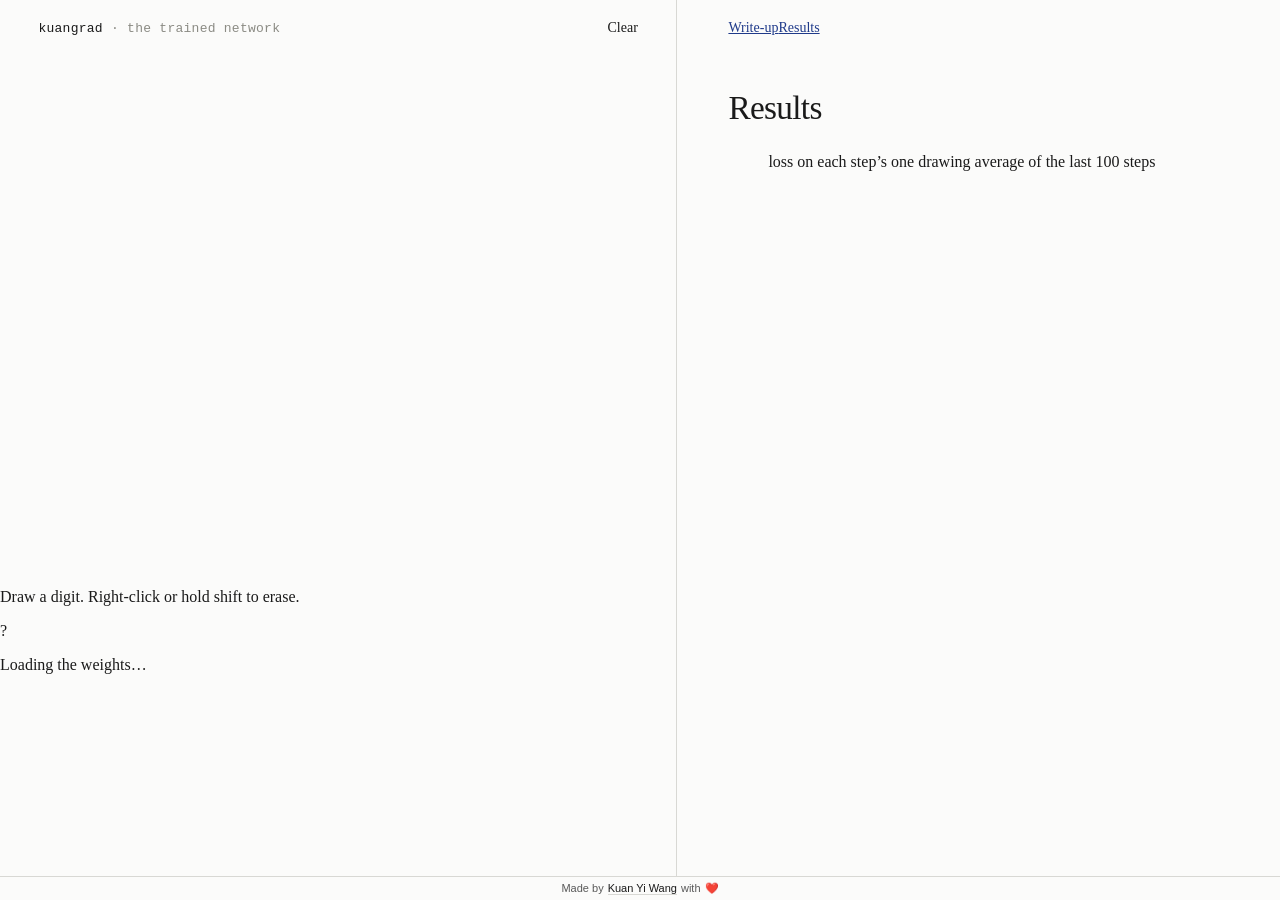
==== writeup/results.html @ 95444228 "Write-up: real timings, first person, kuangrad as code Timings now come from the author's M5 Pro on " ====
<!doctype html>
<html lang="en">
<head>
  <meta charset="utf-8">
  <meta name="viewport" content="width=device-width, initial-scale=1">
  <meta name="theme-color" content="#fbfbfa">
  <meta name="description" content="kuangrad's trained network, running in your browser: draw a digit and watch it guess, next to the loss curve from its training run.">
  <title>kuangrad results · Kuan Yi Wang</title>
  <link rel="icon" href="./assets/favicon.svg" type="image/svg+xml">
  <link rel="stylesheet" href="./style.css">
  <link rel="stylesheet" href="./results.css">
  <script type="module" src="./results.js"></script>
</head>
<body class="results-page">
  <a class="skip-link" href="#reader">Skip to the training run</a>
  <main class="workspace">
    <section class="visual" aria-label="Draw a digit for the trained network">
      <div class="visual-head"><span class="wordmark">kuangrad <span>· the trained network</span></span><button type="button" id="clear" class="pad-clear">Clear</button></div>
      <div class="pad-area">
        <div class="pad-wrap">
          <canvas id="pad" width="512" height="512" aria-label="16 by 16 drawing grid" role="img"></canvas>
          <p class="pad-hint">Draw a digit. Right-click or hold shift to erase.</p>
        </div>
        <div class="guess" aria-live="polite">
          <p class="guess-digit" id="guess-digit">?</p>
          <p class="guess-note" id="guess-note">Loading the weights…</p>
          <ol class="probs" id="probs"></ol>
        </div>
      </div>
    </section>
    <aside class="notes" aria-label="kuangrad results">
      <div class="reading-nav">
        <nav class="page-tabs" aria-label="Write-up sections"><a href="./">Write-up</a><a href="results.html" aria-current="page">Results</a></nav>
      </div>
      <div class="reader" id="reader" tabindex="0" aria-label="The training run">
        <article id="article">
          <section class="reading-block">
            <h2>Results</h2>
            <p id="summary"></p>
            <figure class="loss-figure">
              <div id="loss" class="loss-chart"></div>
              <figcaption><span class="key key-raw"></span>loss on each step’s one drawing <span class="key key-avg"></span>average of the last 100 steps</figcaption>
            </figure>
            <p class="results-note" id="note"></p>
          </section>
        </article>
      </div>
    </aside>
  </main>
  <footer class="site-footer">Made by <a href="https://www.kuant.space" target="_blank" rel="noopener">Kuan Yi Wang</a> with <span role="img" aria-label="love">❤️</span></footer>
  <noscript><div class="no-script">The drawing pad needs JavaScript. The code is on <a href="https://github.com/AcastaPaloma/kuangrad">GitHub</a>.</div></noscript>
</body>
</html>
---- writeup/style.css ----
/* kuangrad write-up. Same paper, ink and Georgia as the π0.7 notebook; yellow marks "this part, right now". */
:root {
  color-scheme: light;
  --paper: #fbfbfa;
  --ink: #1a1a1a;
  --secondary: #5a5a5a;
  --muted: #8b8b84;
  --accent: #1f3a8a;
  --grad: #c2410c;
  --rule: #d8d8d4;
  --card: #ffffff;
  --card-head: #f6f5f1;
  --yellow: #e0b100;
  --yellow-fill: #f5c51824;
  --cache: #0f766e;
  --mono: ui-monospace, SFMono-Regular, Menlo, Consolas, 'Liberation Mono', monospace;
  --footer-h: 24px;
  font-family: Georgia, 'Times New Roman', serif;
  color: var(--ink);
  background: var(--paper);
}
* { box-sizing: border-box; }
.nobr { white-space: nowrap; }
body { margin: 0; background: var(--paper); }
button { font: inherit; color: inherit; cursor: pointer; border: 0; background: none; padding: 0; }
button:focus-visible, a:focus-visible { outline: 2px solid var(--accent); outline-offset: 3px; }
[hidden] { display: none !important; }
a { color: var(--accent); }

.workspace {
  height: calc(100vh - var(--footer-h));
  height: calc(100dvh - var(--footer-h));
  display: grid;
  grid-template-columns: minmax(0, 1.12fr) minmax(0, 1fr);
  overflow: clip;
}

/* ---- left: graph + card stack ---------------------------------------------------------------------------------- */
.visual { position: relative; min-width: 0; min-height: 0; display: flex; flex-direction: column; overflow: hidden; }
.visual-head { height: 56px; flex-shrink: 0; display: flex; align-items: center; justify-content: space-between; gap: 16px; padding: 0 clamp(20px, 3vw, 40px); font-size: 14px; }
.visual-head .wordmark { font-family: var(--mono); font-size: 13px; letter-spacing: .02em; }
.visual-head .wordmark span { color: var(--muted); }
.visual-head .wordmark code { font: inherit; background: #efeee9; padding: .15em .4em; border-radius: 3px; }
#step-counter { font: 12px/1 var(--mono); color: var(--muted); }
.graph-wrap { position: relative; flex-shrink: 0; width: min(100% - 40px, 48vh * 720 / 346); width: min(100% - 40px, 48dvh * 720 / 346); margin: 16px auto 0; aspect-ratio: 720 / 346; container-type: inline-size; }
.graph-svg { position: absolute; inset: 0; width: 100%; height: 100%; overflow: visible; }
.graph-caption { flex-shrink: 0; height: 46px; margin: 0 clamp(16px, 2.5vw, 36px); display: flex; align-items: center; justify-content: center; flex-wrap: wrap; font: 12.5px/1.5 Arial, sans-serif; color: var(--secondary); text-align: center; }
.graph-caption .katex { font-size: 1.32em; }
.graph-caption code { font: 11.5px var(--mono); background: #efeee9; padding: .1em .35em; border-radius: 3px; color: var(--ink); }
.graph-caption .sep { color: var(--muted); margin: 0 6px; }
.stack { position: relative; flex: 1; min-height: 0; margin: 2px clamp(16px, 2.5vw, 36px) clamp(16px, 2.2vw, 28px); }

/* graph: SVG shapes, with every label an HTML overlay typeset by KaTeX and sized in the graph's own units */
.graph-labels { position: absolute; inset: 0; pointer-events: none; }
.gl { position: absolute; transform: translate(-50%, -50%); font-size: calc(var(--fs) * 100cqw / 720); line-height: 1; white-space: nowrap; color: var(--ink); transition: color .25s, opacity .3s; }
.gl .katex { font-size: 1em; }
.node-label.on-dark { color: #fff; }
.node-label.pending { color: #bdbcb5; }
.matrix-dims { color: var(--secondary); }
.edges line { stroke: var(--ink); stroke-opacity: .2; stroke-width: .9; transition: stroke .3s, stroke-opacity .3s, stroke-width .3s, opacity .3s; }
.link-relu line { stroke-opacity: .42; }
.link-all line { stroke-opacity: .14; }
.flow-fwd { stroke: var(--accent); stroke-width: 1.9; stroke-linecap: round; }
.flow-bwd { stroke: var(--grad); stroke-width: 2; stroke-linecap: round; }
.particle { fill: var(--cache); }
.node { stroke: var(--ink); stroke-width: 1.1; transition: stroke .3s, stroke-width .3s, opacity .3s; }
.node.pending { stroke: #c9c8c2; stroke-dasharray: 2.5 2.5; }
.ellipsis { fill: var(--muted); transition: opacity .3s; }
.ring { fill: none; stroke: var(--grad); }
.badge { fill: var(--cache); stroke: #fff; stroke-width: 1.1; }
.badge.is-read { fill: #14b8a6; }
.matrix { transition: opacity .3s; }
.matrix-bg { fill: #fff; }
.bracket { fill: none; stroke: var(--ink); stroke-width: 1.2; transition: stroke .3s, stroke-width .3s; }
.cell { stroke: var(--accent); stroke-width: 1.6; transition: opacity .3s; }
.cell-cache { fill: var(--cache); }
.cell-grad { fill: none; stroke: var(--grad); stroke-width: 1.5; }
.size-label { font: 10.5px Arial, sans-serif; text-anchor: middle; fill: var(--secondary); }
.op-label { font: 9.5px var(--mono); text-anchor: middle; fill: var(--muted); }
.depth-badge { opacity: 0; transition: opacity .25s; }
.depth-badge circle { fill: var(--paper); stroke: var(--grad); stroke-width: 1.2; }
.depth-label { font: bold 10px Arial, sans-serif; text-anchor: middle; fill: var(--grad); }
[data-mode=backward] .depth-badge, [data-mode=depth] .depth-badge { opacity: 1; transition-delay: var(--delay); }
[data-mode=forward] .edges line, [data-mode=backward] .edges line { stroke-opacity: .1; }
[data-mode=edge] :is(.edges line, .node, .cell, .bracket, .ellipsis) { opacity: .22; }
[data-mode=edge] .gl:not(.chosen, .col-label) { opacity: .3; }
[data-mode=edge] :is(.edges line.chosen, .node.chosen, .cell.chosen) { opacity: 1; }
[data-mode=edge] .edges line.chosen { stroke: var(--accent); stroke-opacity: 1; stroke-width: 2; }
[data-mode=edge] .node.chosen { stroke: var(--accent); stroke-width: 2.2; }
[data-mode=edge] .cell.chosen { stroke: var(--yellow); stroke-opacity: 1; stroke-width: 2.2; }
[data-mode=relu] .node.dead { stroke: var(--muted); stroke-dasharray: 3 2.5; }
[data-mode=relu] .link-relu line.to-dead { stroke-dasharray: 2 3; stroke-opacity: .3; }
[data-mode=softmax] .link-all line { stroke: var(--accent); stroke-opacity: .45; }
[data-mode=loss] .link-loss line { stroke-dasharray: 2 3; stroke-opacity: .3; }
[data-mode=loss] .link-loss line.py { stroke: var(--accent); stroke-opacity: 1; stroke-width: 2; stroke-dasharray: none; }
[data-mode=loss] .node.py { stroke: var(--accent); stroke-width: 2.4; }
[data-mode=layer] .link-w1 line { stroke: var(--accent); stroke-opacity: .55; }
:is([data-mode=layer] .matrix-w1, [data-mode=params] .matrix, [data-mode=update] .matrix) .bracket { stroke: var(--accent); stroke-width: 2; }
:is([data-mode=params], [data-mode=update]) :is(.nodes, .edges, .node-label, .col-label) { opacity: .35; }
[data-mode=update] .matrix { animation: nudge 1.6s ease-in-out infinite; }
@keyframes nudge { 50% { opacity: .5; } }
[data-mode=hot] :is(.link-w1, .link-w2) line { stroke: var(--grad); stroke-opacity: .5; }
[data-mode=hot] .node.hot { stroke: var(--grad); stroke-width: 2.2; }
/* caption keys */
.sw { display: inline-block; flex-shrink: 0; width: 9px; height: 9px; margin: 0 5px 0 3px; border-radius: 50%; }
.sw-pos { background: rgb(31 58 138 / .82); }
.sw-neg { background: rgb(138 59 107 / .82); }
.sw-zero { background: #fff; border: 1.2px solid var(--ink); }
.sw-dead { background: #fff; border: 1.2px dashed var(--muted); }
.sw-cache { background: var(--cache); border-radius: 2px; margin-right: 7px; }
.sw-grad { width: 11px; height: 11px; border: 2px solid var(--grad); margin-right: 7px; }
.sw-hot { width: 16px; height: 0; border-radius: 0; border-top: 2px solid var(--grad); }
.key-depth { display: inline-block; width: 16px; height: 16px; margin: 0 6px 0 4px; border: 1.2px solid var(--grad); border-radius: 50%; color: var(--grad); font: bold 9px/14px Arial, sans-serif; text-align: center; }

/* the yellow box */
.hl { position: absolute; border: 2px solid var(--yellow); background: var(--yellow-fill); border-radius: 7px; box-shadow: 0 0 0 4px #f5c51812; opacity: 0; pointer-events: none;
  transition: left .65s cubic-bezier(.65, 0, .35, 1), top .65s cubic-bezier(.65, 0, .35, 1), width .65s cubic-bezier(.65, 0, .35, 1), height .65s cubic-bezier(.65, 0, .35, 1), opacity .3s; }
.hl.is-on { opacity: 1; }
.hl-tag { position: absolute; left: -2px; bottom: calc(100% + 2px); padding: 3px 7px 3px; background: var(--yellow); color: var(--ink); font: 11px/1.2 var(--mono); border-radius: 4px; white-space: nowrap; }
.hl.tag-right .hl-tag { left: auto; right: -2px; }

/* cards */
.card { position: absolute; left: 0; right: 0; top: 48px; bottom: 0; display: flex; flex-direction: column; background: var(--card); border: 1px solid var(--rule); border-radius: 7px; overflow: hidden;
  box-shadow: 0 1px 2px #322d250d, 0 6px 20px #322d2517; transform-origin: 50% 0;
  transform: translateX(calc(-100% - 90px)) rotate(-5deg); transition: transform .42s cubic-bezier(.55, 0, .85, .25), background-color .4s; z-index: 60; }
.card.is-focus { transform: none; transition: transform .75s cubic-bezier(.17, 1.28, .38, 1), background-color .4s; z-index: 50; }
.card.is-behind { transform: translateY(calc(var(--depth) * -11px)) scale(calc(1 - var(--depth) * .04)); transition: transform .5s cubic-bezier(.3, .7, .3, 1), background-color .4s, opacity .4s; z-index: calc(50 - var(--depth)); background: #f1f0eb; }
.card.is-behind .card-body { opacity: 0; transition: opacity .3s; }
.card.is-behind .card-head { background: #eceae4; align-items: flex-start; padding-top: 3px; }
.card.is-buried { opacity: 0; }
body:not(.is-ready) .card { transition: none; }
.card-head { flex-shrink: 0; height: 34px; display: flex; align-items: center; justify-content: space-between; gap: 12px; padding: 0 14px; background: var(--card-head); border-bottom: 1px solid var(--rule); font: 12px/1 var(--mono); transition: background-color .4s; }
.card-title { color: var(--ink); white-space: nowrap; overflow: hidden; text-overflow: ellipsis; }
.card-meta { color: var(--muted); font: 11px/1 Arial, sans-serif; white-space: nowrap; }
.card-body { flex: 1; min-height: 0; overflow: auto; overscroll-behavior: contain; scrollbar-width: thin; }
.card-meta .katex { font-size: 1.1em; }
/* "there is more below": shown on the front card while it can still scroll */
.card-more { position: absolute; right: 14px; bottom: 14px; z-index: 2; width: 30px; height: 30px; display: grid; place-items: center; border-radius: 50%; background: var(--ink); color: #fff; box-shadow: 0 2px 10px #1a1a1a38; opacity: 0; pointer-events: none; transition: opacity .25s; }
.card-more svg { width: 16px; height: 16px; fill: none; stroke: currentColor; stroke-width: 1.8; stroke-linecap: round; stroke-linejoin: round; }
.card.is-focus.has-more .card-more { opacity: 1; pointer-events: auto; animation: hint 1.8s ease-in-out infinite; }
.card-more:hover { background: var(--accent); }
@keyframes hint { 50% { transform: translateY(3px); } }

/* code */
.code { margin: 0; padding: 12px 0 18px; font: 12.5px/1.62 var(--mono); tab-size: 4; color: var(--ink); }
.code code { display: block; }
.ln { display: grid; grid-template-columns: 3.6em minmax(0, 1fr); padding-right: 16px; }
.code.plain .ln { grid-template-columns: minmax(0, 1fr); padding-left: 18px; }
.gutter { text-align: right; padding-right: 1.2em; color: #b5b4ad; user-select: none; }
.src { white-space: pre-wrap; overflow-wrap: anywhere; }
.ln.focus { background: #f5c5182b; box-shadow: inset 3px 0 0 var(--yellow); }
.ln.focus .gutter { color: #9c7c00; }
.ln.gap .gutter { color: var(--muted); }
.tk-kw { color: var(--accent); }
.tk-def { font-weight: 700; }
.tk-str { color: #3d6b35; }
.tk-num { color: #9a4d0b; }
.tk-com { color: var(--muted); font-style: italic; }
.tk-bi { color: #2f6f7a; }
.tk-self { color: #7a5c99; }
.tk-type { color: #8a3b6b; }

/* digits */
.digits { display: grid; grid-template-columns: minmax(0, 1fr) minmax(0, 1.25fr); grid-template-rows: auto auto; gap: 16px 20px; padding: 18px; align-items: start; }
.digit-big { margin: 0; }
.digit-big svg { display: block; width: 100%; max-width: 220px; aspect-ratio: 1; border: 1px solid var(--rule); background: #fff; }
.digit-big .grid-lines { stroke: #ecebe6; stroke-width: .04; }
.digit-big .ink, .digit-picks path, .digit-strip .ink { fill: var(--ink); }
.digit-big figcaption { margin-top: 8px; font: 12px Arial, sans-serif; color: var(--secondary); }
.digit-picks { display: grid; grid-template-columns: repeat(5, minmax(0, 1fr)); gap: 8px; }
.digit-picks button { display: flex; flex-direction: column; align-items: center; gap: 3px; padding: 5px; border: 1px solid var(--rule); border-radius: 4px; background: #fff; }
.digit-picks button[aria-pressed=true] { border-color: var(--yellow); box-shadow: 0 0 0 2px var(--yellow-fill); }
.digit-picks svg { width: 100%; aspect-ratio: 1; display: block; }
.digit-picks span { font: 11px Arial, sans-serif; color: var(--secondary); }
.digit-strip { grid-column: 1 / -1; }
.digit-strip svg { display: block; width: 100%; height: 16px; border: 1px solid var(--rule); background: #fff; }
.digit-strip .row-ticks { stroke: var(--yellow); stroke-width: .9; vector-effect: non-scaling-stroke; }
.digit-strip p { display: flex; justify-content: space-between; margin: 6px 0 0; font: 11px Arial, sans-serif; color: var(--secondary); }

/* one edge */
.edge-card { padding: 16px 18px; }
.edge-figure { position: relative; width: min(100%, 520px); aspect-ratio: 460 / 200; margin: 0 auto; container-type: inline-size; }
.edge-figure svg { position: absolute; inset: 0; width: 100%; height: 100%; }
.edge-card line { stroke: var(--ink); stroke-width: 1.2; }
.edge-card marker path, .bfs-card marker path { fill: var(--ink); }
.edge-node circle { fill: #fff; stroke: var(--ink); stroke-width: 1.3; }
.edge-node.is-child circle { stroke: var(--accent); stroke-width: 2; }
.ef { position: absolute; transform: translate(-50%, -50%); white-space: nowrap; line-height: 1; }
.ef .katex { font-size: 1em; }
.ef-name { font-size: 3.7cqw; }
.ef-value { font: 2.5cqw var(--mono); color: var(--secondary); }
.ef-grad { font-size: 2.8cqw; color: var(--accent); background: #ffffffe8; padding: 2px 4px; border-radius: 3px; }
.edge-lists { display: grid; grid-template-columns: 1fr 1fr; gap: 18px; margin-top: 10px; }
.edge-lists h4 { margin: 0 0 6px; font: 12px var(--mono); font-weight: 400; }
.edge-lists h4 span { color: var(--muted); font: 11px Arial, sans-serif; margin-left: 4px; }
.edge-lists h4 + ol + h4 { margin-top: 14px; }
.edge-lists ol { list-style: none; margin: 0; padding: 0; font: 12px/1.7 var(--mono); color: var(--secondary); }
.edge-lists ol.inline { display: flex; flex-wrap: wrap; gap: 0 8px; }
.edge-lists li.is-hit { color: var(--ink); background: var(--yellow-fill); box-shadow: inset 2px 0 0 var(--yellow); padding-left: 6px; }
.edge-lists ol.inline li.is-hit { padding: 0 4px; box-shadow: none; }
.edge-lists li.more { color: var(--muted); font-style: italic; }

/* jacobian */
.jacobian { display: grid; grid-template-columns: minmax(0, 1.5fr) minmax(0, 1fr); gap: 18px; padding: 16px 18px; align-items: start; }
.jacobian svg { display: block; width: 100%; max-height: 330px; }
.jacobian .axis { font: 10px Arial, sans-serif; fill: var(--secondary); text-anchor: middle; }
.jacobian .axis-title { font: 10px Arial, sans-serif; fill: var(--muted); }
.jacobian .p-bar { fill: #b9b8b1; }
.jacobian .p-bar.is-label { fill: var(--accent); }
.jacobian .j-cell { stroke: transparent; stroke-width: 2; }
.jacobian .j-cell.is-hover { stroke: var(--yellow); }
.jacobian-side { font: 12px/1.5 Arial, sans-serif; color: var(--secondary); padding-top: 54px; }
.j-readout { margin: 0 0 14px; color: var(--ink); min-height: 40px; display: flex; align-items: center; }
.j-legend { display: flex; align-items: center; gap: 6px; }
.j-legend i { flex: 1; height: 10px; border-radius: 2px; background: linear-gradient(90deg, rgb(180, 35, 24), rgb(240, 239, 236), rgb(31, 58, 138)); }
.j-note { margin: 10px 0 14px; }
.j-examples { list-style: none; margin: 0; padding: 0; display: grid; gap: 12px; color: var(--ink); font-size: 15px; }
.jacobian-side .katex { font-size: 1.15em; }
.j-readout { font-size: 16px; }

/* bfs */
.bfs-card { padding: 14px 18px; }
.bfs-card svg { display: block; width: 100%; max-height: 300px; }
.bfs-card line { stroke: var(--ink); stroke-width: 1.1; }
.bfs-node circle { fill: #fff; stroke: var(--ink); stroke-width: 1.2; }
.bfs-node text { font: italic 13px Georgia, serif; text-anchor: middle; fill: var(--ink); }
.bfs-node .bfs-depth { font: bold 11px Arial, sans-serif; font-style: normal; fill: var(--grad); }
.bfs-node.is-late circle { stroke: var(--grad); stroke-width: 2; fill: #fdf1ea; }
.bfs-title { font: 11px Arial, sans-serif; fill: var(--secondary); }
.bfs-skip, .bfs-late { fill: none; stroke: var(--grad); stroke-width: 1.4; }
.bfs-late { stroke-dasharray: 3 3; }
#bfs-arrow-hot path { fill: var(--grad); }
.bfs-late-label { font: 11px Arial, sans-serif; fill: var(--grad); }

/* cost */
.cost-card { padding: 18px 20px; font: 12px Arial, sans-serif; color: var(--secondary); }
.cost-card h4 { margin: 0 0 12px; font: 12px var(--mono); font-weight: 400; color: var(--ink); }
.bars { display: grid; gap: 8px; }
.bar-row { display: grid; grid-template-columns: 11em minmax(0, 1fr) 4.5em; align-items: center; gap: 10px; }
.bar-track { height: 12px; }
.bar { display: block; height: 100%; width: var(--w); min-width: 3px; background: #a9a8a1; border-radius: 0 4px 4px 0; }
.bar-row.is-hot .bar { background: var(--grad); }
.bar-row.is-hot .bar-label, .bar-row.is-hot .bar-value { color: var(--ink); }
.bar-value { font: 12px var(--mono); color: var(--ink); text-align: right; }
.facts { margin: 22px 0 0; border-top: 1px solid var(--rule); }
.facts div { display: flex; justify-content: space-between; gap: 12px; padding: 7px 0; border-bottom: 1px solid #ecebe6; }
.facts dt { color: var(--secondary); }
.facts dd { margin: 0; font: 12px var(--mono); color: var(--ink); }
.cost-note { margin: 12px 0 0; color: var(--muted); }

/* ---- right: the article ---------------------------------------------------------------------------------------- */
.notes { position: relative; min-width: 0; min-height: 0; display: flex; flex-direction: column; border-left: 1px solid var(--rule); background: var(--paper); }
.reading-nav { height: 56px; flex-shrink: 0; display: flex; align-items: center; justify-content: space-between; gap: 20px; padding: 0 clamp(24px, 4vw, 64px); font-size: 14px; }
#contents-toggle { display: flex; align-items: center; gap: 10px; padding: 10px 0; }
#contents-toggle svg { width: 15px; height: 15px; fill: none; stroke: currentColor; stroke-width: 1.3; transition: transform .15s; }
#contents-toggle[aria-expanded=true] svg { transform: rotate(180deg); }
#chapter-label { color: var(--secondary); text-align: right; }
#contents-menu { position: absolute; z-index: 8; top: 50px; left: 24px; right: 24px; max-height: calc(100% - 82px); overflow: auto; overscroll-behavior: contain; scrollbar-width: thin; background: var(--paper); padding: 16px 20px 22px; border: 1px solid var(--rule); border-radius: 5px; box-shadow: 0 12px 30px #1a1a1a10; }
.toc-chapter { margin: 14px 8px 4px; font: 11px Arial, sans-serif; letter-spacing: .1em; text-transform: uppercase; color: var(--muted); }
.toc-chapter:first-child { margin-top: 0; }
.toc-link { display: flex; align-items: baseline; gap: 10px; width: 100%; text-align: left; padding: 6px 8px; border-radius: 3px; font-size: 14px; line-height: 1.4; }
.toc-link.level-3 { padding-left: 30px; color: var(--secondary); font-size: 13px; }
.toc-number { min-width: 16px; color: var(--muted); font: 10px/1.5 Arial, sans-serif; }
.toc-link code { font: .9em var(--mono); }
.toc-link:hover { background: #1a1a1a06; color: var(--ink); }
.toc-link[aria-current] { background: #1f3a8a0a; color: var(--accent); }
.reader { position: relative; flex: 1; min-height: 0; overflow-y: auto; overscroll-behavior: contain; scrollbar-width: thin; outline: 0; }
.reader:focus-visible { box-shadow: inset 0 0 0 1px #1f3a8a30; }
#article { max-width: 680px; margin: 0 auto; padding: 8px clamp(24px, 4vw, 64px) 72vh; }
.reading-block { padding: 40px 0 20px; }
.reading-block.level-2 { padding-top: 64px; }
.reading-block:first-child { padding-top: 24px; }
.title-block { margin-bottom: 30px; }
.chapter-kicker { margin: 0 0 10px; font: 11px Arial, sans-serif; letter-spacing: .12em; text-transform: uppercase; color: var(--muted); }
.title-block h1 code { font: inherit; background: #efeee9; padding: 0 .14em; border-radius: 6px; }
.title-block h1 { margin: 0; font: 400 clamp(44px, 4.4vw, 64px)/1.02 var(--mono); letter-spacing: -.04em; }
.subtitle code { font: .8em var(--mono); background: #efeee9; padding: .1em .35em; border-radius: 3px; }
.subtitle { margin: 14px 0 0; font-size: clamp(20px, 1.7vw, 24px); line-height: 1.35; color: var(--secondary); }
.byline { margin: 18px 0 0; font: 13px Arial, sans-serif; color: var(--secondary); }
.reading-block h2, .reading-block h3 { font-weight: 400; line-height: 1.18; letter-spacing: -.02em; text-wrap: balance; margin: 0 0 26px; transition: color .25s; }
.reading-block h2 { font-size: clamp(28px, 2.6vw, 40px); }
.reading-block h3 { font-size: clamp(23px, 1.9vw, 29px); }
.reading-block.is-current > h2, .reading-block.is-current > h3 { color: var(--accent); }
.reading-block p, .reading-block li { font-size: 18px; line-height: 1.75; overflow-wrap: break-word; }
.reading-block p { margin: 0 0 24px; }
.reading-block ul { margin: 0 0 24px; padding-left: 1.3em; }
.reading-block li { margin: 0 0 8px; }
.reading-block p:last-child { margin-bottom: 0; }
.reading-block .katex, .dialog-body .katex { font-size: 1.12em; }
.reading-block .math, .dialog-body .math { margin: 26px 0; overflow-x: auto; overflow-y: hidden; }
.katex-display { margin: 0; }
.reading-block li .katex-display { margin: 14px 0 10px; }
.reading-block .note { padding: 14px 18px; border-left: 3px solid var(--yellow); background: #f5c51814; font-size: 17px; line-height: 1.65; }
/* follows the graph's animation */
.stages { width: 100%; border-collapse: collapse; margin: 4px 0 28px; font: 14.5px/1.4 Arial, sans-serif; }
.stages th { text-align: left; font-weight: 400; font-size: 11px; letter-spacing: .08em; text-transform: uppercase; color: var(--muted); padding: 0 10px 8px; border-bottom: 1px solid var(--rule); }
.stages th code { text-transform: none; letter-spacing: 0; }
.stages td { padding: 5px 10px; border-bottom: 1px solid #ecebe6; color: var(--ink); transition: background-color .3s, color .3s; }
.stages .stage-n { width: 2em; color: var(--muted); font-size: 11px; }
.stages .katex { font-size: 1.08em; }
.stages.is-playing td { color: var(--muted); }
.stages.is-playing tr.is-done td { color: var(--secondary); }
.stages tr.is-live td { background: var(--yellow-fill); color: var(--ink); }
.stages tr.is-live td:first-child { box-shadow: inset 3px 0 0 var(--yellow); }
.details-btn { display: inline-flex; align-items: center; gap: 9px; padding: 8px 15px; border: 1px solid var(--rule); border-radius: 999px; background: #fff; font: 14px Arial, sans-serif; color: var(--accent); transition: border-color .2s, box-shadow .2s; }
.details-btn:hover { border-color: var(--accent); box-shadow: 0 2px 10px #1f3a8a14; }
.details-btn svg { width: 13px; height: 13px; fill: none; stroke: currentColor; stroke-width: 1.7; stroke-linecap: round; }
.details-dialog { width: min(780px, calc(100vw - 32px)); max-height: calc(100vh - 48px); max-height: calc(100dvh - 48px); padding: 0; border: 1px solid var(--rule); border-radius: 8px; background: var(--paper); color: var(--ink); box-shadow: 0 24px 64px #1a1a1a38; }
.details-dialog[open] { display: flex; flex-direction: column; }
.details-dialog::backdrop { background: #1a1a1a45; }
.details-dialog header { flex-shrink: 0; display: flex; align-items: center; justify-content: space-between; gap: 16px; padding: 14px 16px 14px 24px; border-bottom: 1px solid var(--rule); }
.details-dialog h2 { margin: 0; font-weight: 400; font-size: 24px; letter-spacing: -.01em; }
.dialog-close { width: 34px; height: 34px; display: grid; place-items: center; border-radius: 50%; }
.dialog-close:hover { background: #1a1a1a0d; }
.dialog-close svg { width: 15px; height: 15px; fill: none; stroke: currentColor; stroke-width: 1.7; stroke-linecap: round; }
.dialog-body { min-height: 0; overflow: auto; padding: 6px 24px 22px; }
.dialog-body p { font-size: 16.5px; line-height: 1.65; margin: 14px 0; }
.dialog-body .jacobian { padding: 8px 0 0; }
.reading-block code, .article-end code { font: .82em var(--mono); background: #efeee9; padding: .12em .38em; border-radius: 3px; }
.reading-block sub, .reading-block sup { font-size: .72em; line-height: 0; }
.article-end { margin-top: 64px; padding-top: 22px; border-top: 1px solid var(--rule); font-size: 15px; line-height: 1.6; color: var(--secondary); }

.site-footer { height: var(--footer-h); display: flex; align-items: center; justify-content: center; gap: 4px; font: 11px/1 Arial, sans-serif; color: var(--secondary); background: var(--paper); border-top: 1px solid var(--rule); }
.site-footer a { color: var(--ink); text-decoration: none; border-bottom: 1px solid var(--rule); }
.site-footer a:hover { color: var(--accent); border-bottom-color: var(--accent); }
.skip-link { position: absolute; left: 15px; top: -100px; z-index: 10; background: var(--paper); padding: 12px; color: var(--accent); }
.skip-link:focus { top: 12px; }
.no-script { position: fixed; inset: 0; z-index: 20; background: var(--paper); padding: 30px; }

/* ---- phones: graph and cards on top, article below --------------------------------------------------------------- */
@media (max-width: 760px) {
  .workspace { grid-template-columns: 1fr; grid-template-rows: minmax(0, 50%) minmax(0, 1fr); }
  .notes { border-left: 0; border-top: 1px solid var(--rule); }
  .visual-head { height: 34px; padding: 0 16px; }
  .graph-wrap { width: min(100% - 32px, 24vh * 720 / 346); width: min(100% - 32px, 24dvh * 720 / 346); margin-top: 12px; }
  .graph-caption { display: none; }
  .stack { margin: 4px 16px 12px; }
  .card { top: 30px; }
  .card.is-behind { transform: translateY(calc(var(--depth) * -7px)) scale(calc(1 - var(--depth) * .03)); }
  .card-more { width: 26px; height: 26px; right: 10px; bottom: 10px; }
  .card.is-behind .card-head > * { visibility: hidden; }
  .card-head { height: 28px; }
  .code { font-size: 11px; padding: 8px 0 12px; }
  .hl-tag { font-size: 10px; padding: 2px 5px; }
  .reading-nav { height: 48px; padding: 0 24px; font-size: 13px; }
  #article { padding: 0 26px 55vh; }
  .reading-block { padding: 28px 0 16px; }
  .reading-block.level-2 { padding-top: 44px; }
  .reading-block h2 { font-size: 28px; }
  .reading-block h3 { font-size: 23px; }
  .reading-block p, .reading-block li { font-size: 16px; line-height: 1.65; }
  .reading-block p { margin-bottom: 20px; }
  .title-block h1 { font-size: 40px; }
  #contents-menu { top: 42px; left: 12px; right: 12px; max-height: calc(100% - 54px); padding: 14px; }
  .digits { grid-template-columns: minmax(0, .8fr) minmax(0, 1.2fr); padding: 12px; gap: 10px 12px; }
  .edge-lists { grid-template-columns: 1fr; gap: 10px; }
  .jacobian { grid-template-columns: 1fr; }
  .jacobian-side { padding-top: 0; }
  .bar-row { grid-template-columns: 8.5em minmax(0, 1fr) 4em; }
}

@container (max-width: 460px) {
  .node-label, .matrix-dims { display: none; }
}

@media (prefers-reduced-motion: reduce) {
  *, *::before, *::after { transition: none !important; animation: none !important; scroll-behavior: auto !important; }
}
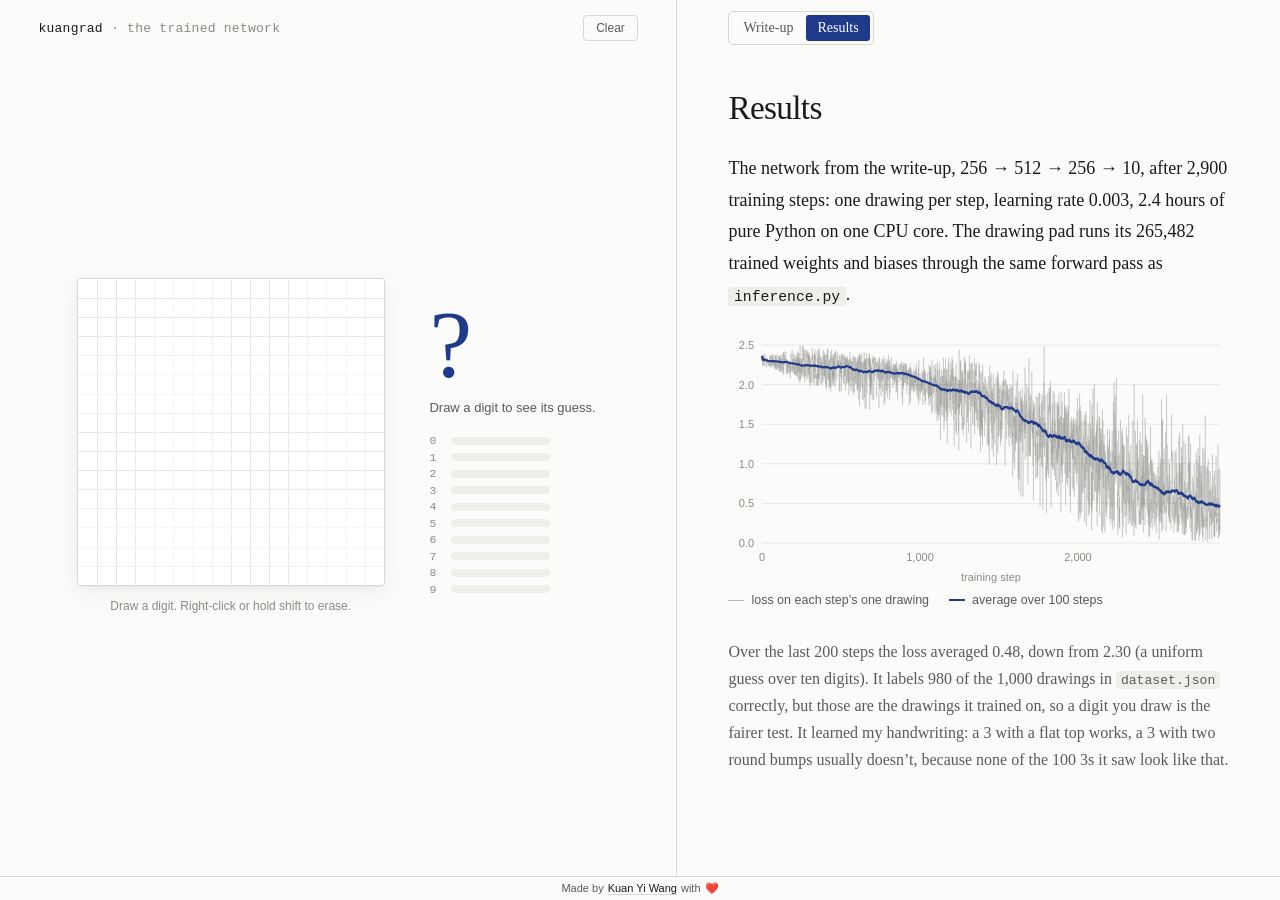
==== commit b655784d: "Write-up: a Results tab with the trained network and its loss curve A second tab next to the write-u" ====
--- a/writeup/results.html
+++ b/writeup/results.html
@@ -39,7 +39,7 @@
             <p id="summary"></p>
             <figure class="loss-figure">
               <div id="loss" class="loss-chart"></div>
-              <figcaption><span class="key key-raw"></span>loss on each step’s one drawing <span class="key key-avg"></span>average of the last 100 steps</figcaption>
+              <figcaption><span class="key-item"><span class="key key-raw"></span>loss on each step’s one drawing</span><span class="key-item"><span class="key"></span>average over 100 steps</span></figcaption>
             </figure>
             <p class="results-note" id="note"></p>
           </section>
--- a/writeup/style.css
+++ b/writeup/style.css
@@ -44,8 +44,8 @@
 #step-counter { font: 12px/1 var(--mono); color: var(--muted); }
 .graph-wrap { position: relative; flex-shrink: 0; width: min(100% - 40px, 48vh * 720 / 346); width: min(100% - 40px, 48dvh * 720 / 346); margin: 16px auto 0; aspect-ratio: 720 / 346; container-type: inline-size; }
 .graph-svg { position: absolute; inset: 0; width: 100%; height: 100%; overflow: visible; }
-.graph-caption { flex-shrink: 0; height: 46px; margin: 0 clamp(16px, 2.5vw, 36px); display: flex; align-items: center; justify-content: center; flex-wrap: wrap; font: 12.5px/1.5 Arial, sans-serif; color: var(--secondary); text-align: center; }
-.graph-caption .katex { font-size: 1.32em; }
+.graph-caption { flex-shrink: 0; height: 54px; margin: 0 clamp(16px, 2.5vw, 36px); display: flex; align-items: center; justify-content: center; flex-wrap: wrap; font: 12.5px/1.5 Arial, sans-serif; color: var(--secondary); text-align: center; }
+.graph-caption .katex { font-size: 1.22em; }
 .graph-caption code { font: 11.5px var(--mono); background: #efeee9; padding: .1em .35em; border-radius: 3px; color: var(--ink); }
 .graph-caption .sep { color: var(--muted); margin: 0 6px; }
 .stack { position: relative; flex: 1; min-height: 0; margin: 2px clamp(16px, 2.5vw, 36px) clamp(16px, 2.2vw, 28px); }
@@ -227,10 +227,6 @@
 .bfs-node .bfs-depth { font: bold 11px Arial, sans-serif; font-style: normal; fill: var(--grad); }
 .bfs-node.is-late circle { stroke: var(--grad); stroke-width: 2; fill: #fdf1ea; }
 .bfs-title { font: 11px Arial, sans-serif; fill: var(--secondary); }
-.bfs-skip, .bfs-late { fill: none; stroke: var(--grad); stroke-width: 1.4; }
-.bfs-late { stroke-dasharray: 3 3; }
-#bfs-arrow-hot path { fill: var(--grad); }
-.bfs-late-label { font: 11px Arial, sans-serif; fill: var(--grad); }
 
 /* cost */
 .cost-card { padding: 18px 20px; font: 12px Arial, sans-serif; color: var(--secondary); }
@@ -255,6 +251,11 @@
 #contents-toggle svg { width: 15px; height: 15px; fill: none; stroke: currentColor; stroke-width: 1.3; transition: transform .15s; }
 #contents-toggle[aria-expanded=true] svg { transform: rotate(180deg); }
 #chapter-label { color: var(--secondary); text-align: right; }
+.page-tabs { display: flex; gap: 2px; padding: 3px; border: 1px solid var(--rule); border-radius: 5px; flex-shrink: 0; }
+.page-tabs a { padding: 5px 11px; border-radius: 3px; color: var(--secondary); text-decoration: none; font-size: 14px; line-height: 1.2; }
+.page-tabs a:hover { color: var(--ink); background: #1a1a1a06; }
+.page-tabs a[aria-current=page] { background: var(--accent); color: #fff; }
+.reading-nav #contents-toggle { margin-right: auto; }
 #contents-menu { position: absolute; z-index: 8; top: 50px; left: 24px; right: 24px; max-height: calc(100% - 82px); overflow: auto; overscroll-behavior: contain; scrollbar-width: thin; background: var(--paper); padding: 16px 20px 22px; border: 1px solid var(--rule); border-radius: 5px; box-shadow: 0 12px 30px #1a1a1a10; }
 .toc-chapter { margin: 14px 8px 4px; font: 11px Arial, sans-serif; letter-spacing: .1em; text-transform: uppercase; color: var(--muted); }
 .toc-chapter:first-child { margin-top: 0; }
@@ -338,11 +339,13 @@
   .card { top: 30px; }
   .card.is-behind { transform: translateY(calc(var(--depth) * -7px)) scale(calc(1 - var(--depth) * .03)); }
   .card-more { width: 26px; height: 26px; right: 10px; bottom: 10px; }
+  .notation { right: 10px; bottom: 10px; max-height: calc(100% - 70px); font-size: 11.5px; }
   .card.is-behind .card-head > * { visibility: hidden; }
   .card-head { height: 28px; }
   .code { font-size: 11px; padding: 8px 0 12px; }
   .hl-tag { font-size: 10px; padding: 2px 5px; }
   .reading-nav { height: 48px; padding: 0 24px; font-size: 13px; }
+  .page-tabs a { padding: 4px 8px; font-size: 13px; }
   #article { padding: 0 26px 55vh; }
   .reading-block { padding: 28px 0 16px; }
   .reading-block.level-2 { padding-top: 44px; }
@@ -363,6 +366,48 @@
   .node-label, .matrix-dims { display: none; }
 }
 
+/* ---- preface, term notes, notation key ---------------------------------------------------------------------------- */
+.reading-block .preface { margin: 0 0 30px; font-style: italic; color: var(--secondary); }
+.reading-block .preface p { margin: 0 0 10px; }
+.reading-block .preface ul { margin: 0 0 12px; }
+.reading-block .preface li { margin: 0 0 4px; }
+.term { position: relative; border-bottom: 1px dotted var(--muted); cursor: help; outline: 0; }
+.term:focus-visible { border-bottom-color: var(--accent); }
+.term-note { position: absolute; z-index: 6; left: 0; bottom: calc(100% + 10px); width: min(360px, 78vw); padding: 12px 14px; background: #fff; border: 1px solid var(--rule); border-radius: 6px; box-shadow: 0 10px 28px #1a1a1a1f;
+  font: 14px/1.55 Georgia, serif; color: var(--ink); opacity: 0; visibility: hidden; transform: translateY(4px); transition: opacity .18s, transform .18s, visibility .18s; }
+.term-note .katex { font-size: 1.05em; }
+.term-note code { font-size: .85em; }
+.term:is(:hover, :focus, :focus-within) .term-note { opacity: 1; visibility: visible; transform: none; }
+.notation { position: absolute; z-index: 7; right: 16px; bottom: 14px; width: 330px; max-height: calc(100% - 100px); display: flex; flex-direction: column; background: #ffffffed; backdrop-filter: blur(6px); border: 1px solid var(--rule); border-radius: 8px; box-shadow: 0 8px 26px #1a1a1a1a;
+  font: 12px/1.4 Arial, sans-serif; color: var(--secondary); }
+.notation header { flex-shrink: 0; display: flex; align-items: center; justify-content: space-between; gap: 12px; padding: 7px 8px 7px 12px; border-bottom: 1px solid #ecebe6; }
+.notation header span { font-size: 10.5px; letter-spacing: .1em; text-transform: uppercase; color: var(--muted); }
+.notation-toggle { padding: 3px 9px; border: 1px solid var(--rule); border-radius: 999px; font: 11.5px Arial, sans-serif; color: var(--accent); }
+.notation-toggle:hover { border-color: var(--accent); }
+.notation dl { margin: 0; padding: 6px 12px 10px 6px; overflow: auto; scrollbar-width: thin; display: grid; gap: 5px; }
+.notation dl div { display: grid; grid-template-columns: 54px minmax(0, 1fr); gap: 10px; align-items: center; }
+.notation dt { color: var(--ink); text-align: right; }
+.notation dd { margin: 0; }
+.notation .katex { font-size: 1.08em; }
+.notation code { font: .95em var(--mono); background: #efeee9; padding: .05em .3em; border-radius: 3px; }
+.notation .word { display: none; color: var(--ink); }
+.notation.is-compact { width: auto; }
+.notation.is-compact dl { gap: 3px; }
+.notation.is-compact dl div { grid-template-columns: 50px auto; gap: 8px; }
+.notation.is-compact .word { display: inline; }
+.notation.is-compact .full { display: none; }
+
+/* ---- graph chips: the cached derivative going forward, gradients landing going back ------------------------------- */
+.chip { position: absolute; left: 0; top: 0; z-index: 3; opacity: 0; pointer-events: none; white-space: nowrap; line-height: 1; padding: .4em .6em; border-radius: .5em; font-size: calc(12.5 * 100cqw / 720); color: #fff; box-shadow: 0 2px 10px #1a1a1a40; }
+.chip .katex { font-size: 1em; }
+.chip-loc { background: var(--cache); }
+.chip-grad { background: var(--grad); padding: .34em .55em; border-radius: 999px; font-size: calc(11 * 100cqw / 720); box-shadow: 0 0 0 3px #c2410c2e, 0 2px 10px #c2410c55; }
+.chip-rest { font: 600 calc(10.5 * 100cqw / 720)/1 Arial, sans-serif; }
+.chip-sum { background: #fff; color: var(--grad); border: 1.5px solid var(--grad); }
+.chip-sum.is-final { background: var(--grad); color: #fff; }
+.burst { fill: none; stroke: var(--grad); stroke-width: 2.2; }
+:is([data-mode=forward], [data-mode=backward]) .node.featured { stroke: #a37b00; stroke-width: 2.4; }
+
 @media (prefers-reduced-motion: reduce) {
   *, *::before, *::after { transition: none !important; animation: none !important; scroll-behavior: auto !important; }
 }
--- a/writeup/results.css
+++ b/writeup/results.css
@@ -0,0 +1,48 @@
+/* Results tab: the trained network on a drawing pad (left) and its training run (right). */
+.pad-clear { padding: 5px 12px; border: 1px solid var(--rule); border-radius: 4px; font: 12px/1.2 Arial, sans-serif; color: var(--secondary); }
+.pad-clear:hover { color: var(--ink); background: #1a1a1a06; }
+/* the pad takes whatever width the guess column leaves, capped by the height */
+.pad-area { --gap: clamp(20px, 3.5vw, 48px); --side: clamp(20px, 3vw, 40px); --guess: 170px; flex: 1; min-height: 0; display: flex; align-items: center; justify-content: center; gap: var(--gap); padding: 0 var(--side) 40px; container-type: inline-size; }
+.pad-wrap { flex-shrink: 0; }
+#pad { display: block; width: min(52vh, 100cqw - var(--guess) - var(--gap) - 2 * var(--side), 460px); width: min(52dvh, 100cqw - var(--guess) - var(--gap) - 2 * var(--side), 460px); aspect-ratio: 1; border: 1px solid var(--rule); border-radius: 4px; background: #fff; touch-action: none; cursor: crosshair; box-shadow: 0 1px 2px #322d250d, 0 6px 20px #322d2512; }
+.pad-hint { margin: 12px 0 0; font: 12px/1.4 Arial, sans-serif; color: var(--muted); text-align: center; }
+.guess { width: var(--guess); flex-shrink: 0; }
+.guess-digit { margin: 0; font-size: 96px; line-height: 1; letter-spacing: -.02em; color: var(--accent); }
+.guess-note { margin: 6px 0 18px; min-height: 1.4em; font: 13px/1.4 Arial, sans-serif; color: var(--secondary); }
+.probs { list-style: none; margin: 0; padding: 0; display: grid; gap: 5px; font: 11.5px/1 var(--mono); color: var(--muted); }
+.probs li { display: grid; grid-template-columns: 1.2em minmax(0, 1fr) 3.6em; align-items: center; gap: 8px; }
+.prob-track { height: 8px; background: #efeee9; border-radius: 4px; overflow: hidden; }
+.prob-bar { display: block; height: 100%; width: 0; background: #a9a8a1; border-radius: 4px; transition: width .15s; }
+.prob-value { text-align: right; }
+.probs li.is-best { color: var(--ink); }
+.probs li.is-best .prob-bar { background: var(--accent); }
+
+.loss-figure { margin: 4px 0 28px; }
+.loss-chart svg { display: block; overflow: visible; }
+.loss-chart .grid { stroke: #e9e8e3; }
+.loss-chart .tick, .loss-chart .axis { font: 11px Arial, sans-serif; fill: var(--muted); }
+.loss-chart polyline { fill: none; stroke-linejoin: round; }
+.loss-chart .raw { stroke: var(--muted); stroke-opacity: .32; stroke-width: .8; }
+.loss-chart .avg { stroke: var(--accent); stroke-width: 2; }
+.loss-figure figcaption { margin-top: 6px; display: flex; flex-wrap: wrap; gap: 4px 20px; font: 12.5px/1.5 Arial, sans-serif; color: var(--secondary); }
+.key-item { display: inline-flex; align-items: center; white-space: nowrap; }
+.key { display: inline-block; width: 16px; height: 0; margin-right: 7px; border-top: 2px solid var(--accent); }
+.key-raw { border-top: 1px solid #b9b8b0; }
+.reading-block .results-note { font-size: 16px; line-height: 1.7; color: var(--secondary); }
+
+/* a container query can't restyle .pad-area itself, so the narrower guess column is set on its children */
+@container (max-width: 560px) {
+  .pad-wrap, .guess { --guess: 128px; }
+  .guess-digit { font-size: 64px; }
+  .guess-note { margin-bottom: 10px; font-size: 12px; }
+  .probs { gap: 3px; font-size: 10.5px; }
+  .probs li { grid-template-columns: 1em minmax(0, 1fr) 3.3em; gap: 5px; }
+  .prob-track { height: 6px; }
+}
+
+@media (max-width: 760px) {
+  .pad-area { --gap: 18px; --side: 16px; padding-bottom: 14px; }
+  #pad { width: min(34vh, 100cqw - var(--guess) - var(--gap) - 2 * var(--side)); width: min(34dvh, 100cqw - var(--guess) - var(--gap) - 2 * var(--side)); }
+  .pad-hint { display: none; }
+  .reading-block .results-note { font-size: 15px; }
+}
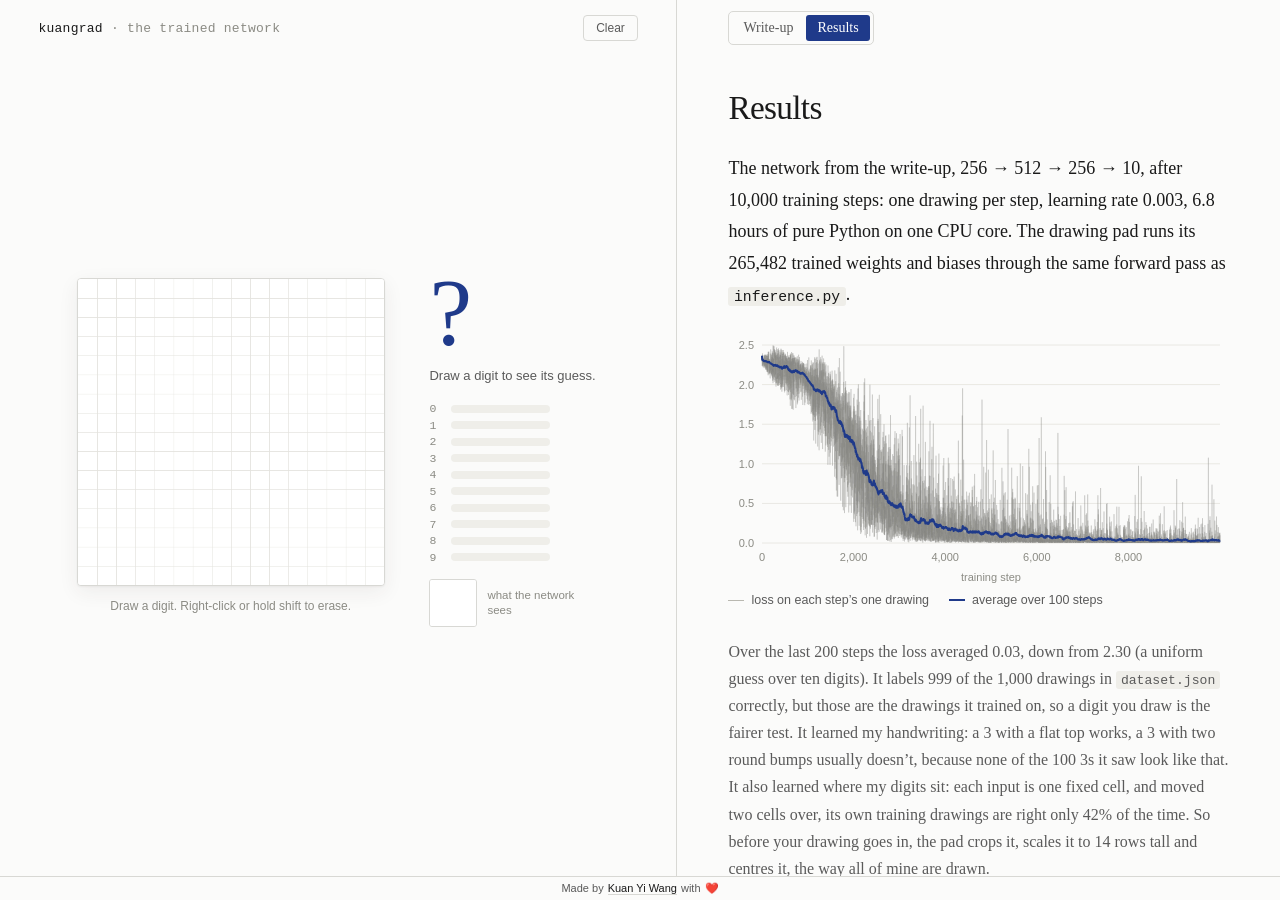
==== commit a8a52414: "Write-up: frame the pad's drawing, and a draggable panel divider - The Results pad crops the drawing" ====
--- a/writeup/results.html
+++ b/writeup/results.html
@@ -25,6 +25,7 @@
           <p class="guess-digit" id="guess-digit">?</p>
           <p class="guess-note" id="guess-note">Loading the weights…</p>
           <ol class="probs" id="probs"></ol>
+          <figure class="seen"><canvas id="seen" width="64" height="64" aria-hidden="true"></canvas><figcaption>what the network sees</figcaption></figure>
         </div>
       </div>
     </section>
--- a/writeup/style.css
+++ b/writeup/style.css
@@ -31,7 +31,7 @@
   height: calc(100vh - var(--footer-h));
   height: calc(100dvh - var(--footer-h));
   display: grid;
-  grid-template-columns: minmax(0, 1.12fr) minmax(0, 1fr);
+  grid-template-columns: minmax(0, var(--split, 1.12fr)) minmax(0, 1fr);
   overflow: clip;
 }
 
@@ -42,6 +42,14 @@
 .visual-head .wordmark span { color: var(--muted); }
 .visual-head .wordmark code { font: inherit; background: #efeee9; padding: .15em .4em; border-radius: 3px; }
 #step-counter { font: 12px/1 var(--mono); color: var(--muted); }
+.visual { outline: 0; }
+.visual:focus-visible { box-shadow: inset 0 0 0 1px #1f3a8a30; }
+/* shown on the animated passages; once the panel has focus, the arrow keys step through the pass */
+.step-hint { margin-left: auto; font: 12px/1 Arial, sans-serif; color: var(--muted); white-space: nowrap; opacity: 0; transition: opacity .3s; }
+.visual.is-animated .step-hint { opacity: 1; }
+.visual:focus-within .step-hint-click { display: none; }
+@media (hover: none) { .step-hint { display: none; } }
+.step-hint kbd { display: inline-block; min-width: 18px; padding: 2px 4px; border: 1px solid var(--rule); border-radius: 3px; background: #fff; font: 11px/1 var(--mono); color: var(--secondary); text-align: center; }
 .graph-wrap { position: relative; flex-shrink: 0; width: min(100% - 40px, 48vh * 720 / 346); width: min(100% - 40px, 48dvh * 720 / 346); margin: 16px auto 0; aspect-ratio: 720 / 346; container-type: inline-size; }
 .graph-svg { position: absolute; inset: 0; width: 100%; height: 100%; overflow: visible; }
 .graph-caption { flex-shrink: 0; height: 54px; margin: 0 clamp(16px, 2.5vw, 36px); display: flex; align-items: center; justify-content: center; flex-wrap: wrap; font: 12.5px/1.5 Arial, sans-serif; color: var(--secondary); text-align: center; }
@@ -135,7 +143,7 @@
 .card-body { flex: 1; min-height: 0; overflow: auto; overscroll-behavior: contain; scrollbar-width: thin; }
 .card-meta .katex { font-size: 1.1em; }
 /* "there is more below": shown on the front card while it can still scroll */
-.card-more { position: absolute; right: 14px; bottom: 14px; z-index: 2; width: 30px; height: 30px; display: grid; place-items: center; border-radius: 50%; background: var(--ink); color: #fff; box-shadow: 0 2px 10px #1a1a1a38; opacity: 0; pointer-events: none; transition: opacity .25s; }
+.card-more { position: absolute; right: 14px; bottom: 14px; z-index: 2; height: 30px; display: flex; align-items: center; gap: 3px; padding: 0 8px 0 12px; border-radius: 15px; background: var(--ink); color: #fff; font: 12px/1 Arial, sans-serif; box-shadow: 0 2px 10px #1a1a1a38; opacity: 0; pointer-events: none; transition: opacity .25s; }
 .card-more svg { width: 16px; height: 16px; fill: none; stroke: currentColor; stroke-width: 1.8; stroke-linecap: round; stroke-linejoin: round; }
 .card.is-focus.has-more .card-more { opacity: 1; pointer-events: auto; animation: hint 1.8s ease-in-out infinite; }
 .card-more:hover { background: var(--accent); }
@@ -246,6 +254,12 @@
 
 /* ---- right: the article ---------------------------------------------------------------------------------------- */
 .notes { position: relative; min-width: 0; min-height: 0; display: flex; flex-direction: column; border-left: 1px solid var(--rule); background: var(--paper); }
+/* split.js: the draggable line between the panels, a few pixels either side of the border */
+.splitter { position: absolute; z-index: 60; top: 0; bottom: 0; left: -6px; width: 11px; cursor: col-resize; touch-action: none; outline: 0; }
+.splitter::after { content: ''; position: absolute; top: 0; bottom: 0; left: 4px; width: 3px; background: var(--accent); opacity: 0; transition: opacity .15s; }
+.splitter:hover::after, .splitter:focus-visible::after, .is-splitting .splitter::after { opacity: .55; }
+.is-splitting { cursor: col-resize; user-select: none; }
+.is-splitting iframe, .is-splitting canvas { pointer-events: none; }
 .reading-nav { height: 56px; flex-shrink: 0; display: flex; align-items: center; justify-content: space-between; gap: 20px; padding: 0 clamp(24px, 4vw, 64px); font-size: 14px; }
 #contents-toggle { display: flex; align-items: center; gap: 10px; padding: 10px 0; }
 #contents-toggle svg { width: 15px; height: 15px; fill: none; stroke: currentColor; stroke-width: 1.3; transition: transform .15s; }
@@ -332,13 +346,15 @@
 @media (max-width: 760px) {
   .workspace { grid-template-columns: 1fr; grid-template-rows: minmax(0, 50%) minmax(0, 1fr); }
   .notes { border-left: 0; border-top: 1px solid var(--rule); }
+  .splitter { display: none; }
   .visual-head { height: 34px; padding: 0 16px; }
   .graph-wrap { width: min(100% - 32px, 24vh * 720 / 346); width: min(100% - 32px, 24dvh * 720 / 346); margin-top: 12px; }
   .graph-caption { display: none; }
   .stack { margin: 4px 16px 12px; }
   .card { top: 30px; }
   .card.is-behind { transform: translateY(calc(var(--depth) * -7px)) scale(calc(1 - var(--depth) * .03)); }
-  .card-more { width: 26px; height: 26px; right: 10px; bottom: 10px; }
+  .card-more { height: 26px; padding: 0 6px 0 10px; font-size: 11px; right: 10px; bottom: 10px; }
+  .step-hint { display: none; }
   .notation { right: 10px; bottom: 10px; max-height: calc(100% - 70px); font-size: 11.5px; }
   .card.is-behind .card-head > * { visibility: hidden; }
   .card-head { height: 28px; }
--- a/writeup/results.css
+++ b/writeup/results.css
@@ -16,6 +16,9 @@
 .prob-value { text-align: right; }
 .probs li.is-best { color: var(--ink); }
 .probs li.is-best .prob-bar { background: var(--accent); }
+/* the drawing after frame(): cropped, scaled to 14 rows and centred */
+.seen { margin: 16px 0 0; display: flex; align-items: center; gap: 10px; font: 11.5px/1.35 Arial, sans-serif; color: var(--muted); }
+.seen canvas { width: 48px; height: 48px; flex-shrink: 0; border: 1px solid var(--rule); border-radius: 3px; image-rendering: pixelated; }
 
 .loss-figure { margin: 4px 0 28px; }
 .loss-chart svg { display: block; overflow: visible; }
